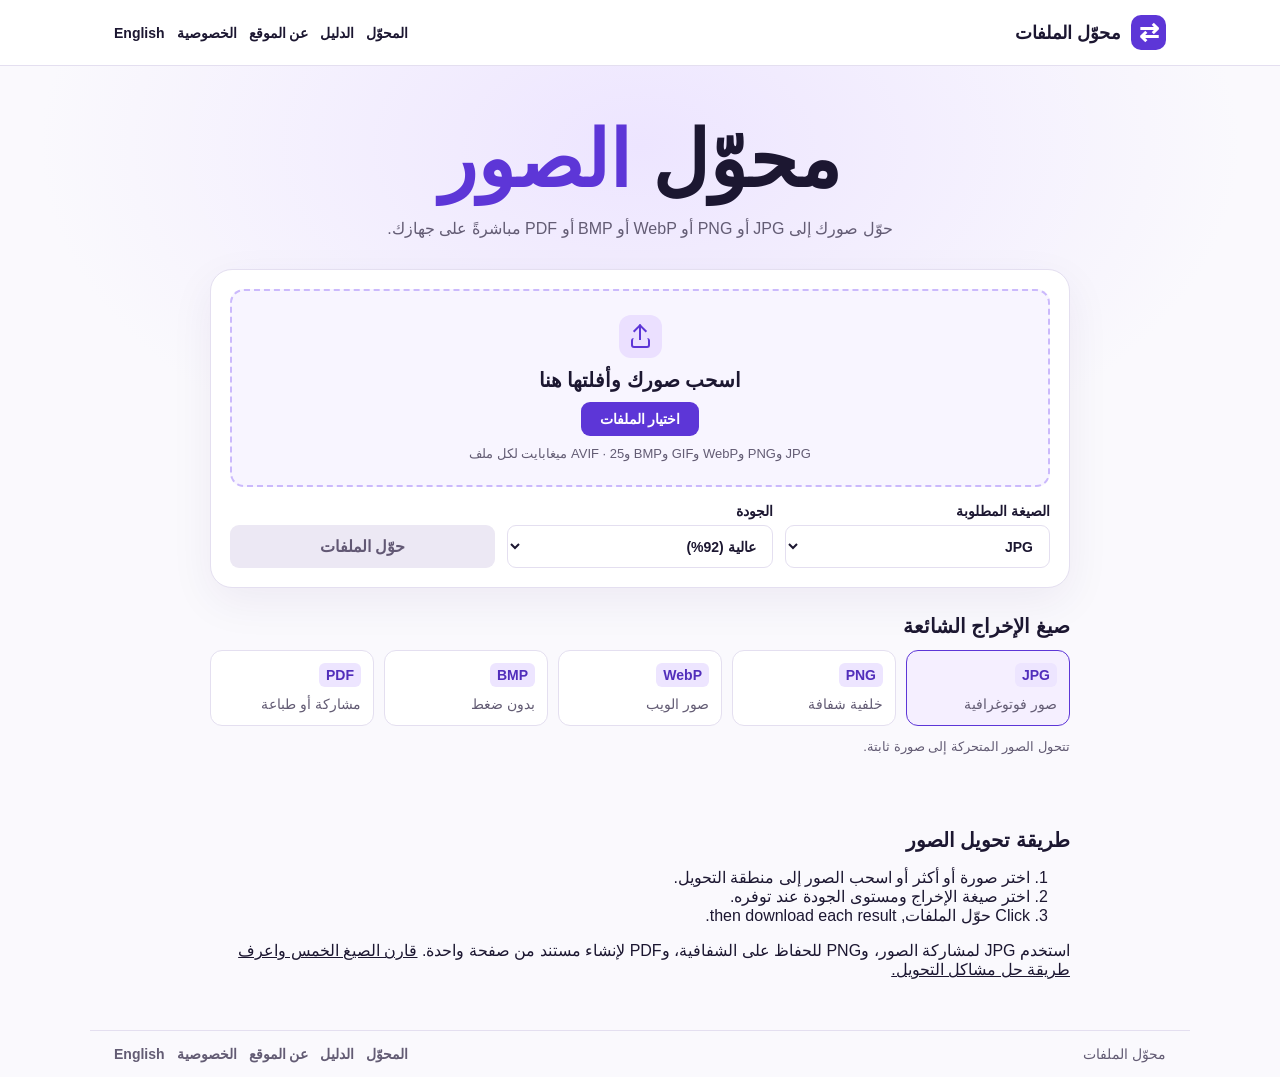
==== ar/index.html @ 90c4c90b "Add Arabic and English support to ar/index.html" ====
<!doctype html>
<html lang="ar" dir="rtl">
<head>
<meta name="google-adsense-account" content="ca-pub-1289110611393600">
<meta charset="utf-8">
<meta name="viewport" content="width=device-width, initial-scale=1">
<meta name="description" content="حوّل الصور إلى JPG أو PNG أو WebP أو BMP أو PDF على جهازك.">
<title>محوّل الصور | File Converter</title>
<link rel="icon" href="[data-uri]">
<link rel="stylesheet" href="/style.css">
<script src="/app.js" defer></script>
<style>footer{display:flex;gap:12px;justify-content:space-between;flex-wrap:wrap}footer nav,.bar nav{gap:12px;flex-wrap:wrap}@media(max-width:480px){.bar{gap:10px;flex-wrap:wrap}.bar nav{width:100%}}</style>
<style>body{font-family:Tahoma,Arial,sans-serif}h1,.brand,h2{letter-spacing:normal}.tiles button{text-align:start}[dir=rtl] select{appearance:auto;background:#fff}</style>
<script src="/locale.js" defer></script>
<link rel="canonical" href="https://fileconverter.5starth.com/ar/">
<link rel="alternate" hreflang="en" href="https://fileconverter.5starth.com/">
<link rel="alternate" hreflang="ar" href="https://fileconverter.5starth.com/ar/">
</head>
<body>
<header><div class="bar"><a class="brand" href="#"><span class="logo" aria-hidden="true">⇄</span>محوّل الملفات</a><nav aria-label="روابط الموقع"><a href="./">المحوّل</a><a href="guide.html">الدليل</a><a href="about.html">عن الموقع</a><a href="privacy.html">الخصوصية</a><a href="/" data-language="en" lang="en" hreflang="en">English</a></nav></div></header>
<main>
<section class="intro" id="converter" aria-labelledby="title">
<h1 id="title">محوّل <em>الصور</em></h1>
<p>حوّل صورك إلى JPG أو PNG أو WebP أو BMP أو PDF مباشرةً على جهازك.</p>
</section>
<section class="panel" aria-label="تحويل الصور">
<label class="drop" id="drop">
<span class="upload" aria-hidden="true"><i></i></span>
<strong>اسحب صورك وأفلتها هنا</strong>
<span class="browse">اختيار الملفات</span>
<small>JPG وPNG وWebP وGIF وBMP وAVIF · 25 ميغابايت لكل ملف</small>
<input type="file" id="files" multiple accept=".jpg,.jpeg,.png,.webp,.gif,.bmp,.avif">
</label>
<ul id="queue" aria-label="الملفات المختارة" hidden></ul>
<div class="controls">
<label class="field">الصيغة المطلوبة<select id="format"><option value="jpg">JPG</option><option value="png">PNG</option><option value="webp">WebP</option><option value="bmp">BMP</option><option value="pdf">PDF</option></select></label>
<label class="field" id="qualityField">الجودة <select id="quality"><option value=".92">عالية (92%)</option><option value=".8">متوازنة (80%)</option><option value=".6">حجم أصغر (60%)</option></select></label>
<button id="convert" disabled>حوّل الملفات</button>
</div>
<p id="message" role="status" hidden></p>
</section>
<section class="formats" id="formats" aria-labelledby="formats-title">
<h2 id="formats-title">صيغ الإخراج الشائعة</h2>
<div class="tiles">
<button data-format="jpg"><b>JPG</b><span>صور فوتوغرافية</span></button>
<button data-format="png"><b>PNG</b><span>خلفية شفافة</span></button>
<button data-format="webp"><b>WebP</b><span>صور الويب</span></button>
<button data-format="bmp"><b>BMP</b><span>بدون ضغط</span></button>
<button data-format="pdf"><b>PDF</b><span>مشاركة أو طباعة</span></button>
</div>
<p class="note">تتحول الصور المتحركة إلى صورة ثابتة.</p>
</section>
<section class="formats" aria-labelledby="help-title">
<h2 id="help-title">طريقة تحويل الصور</h2>
<ol>
<li>اختر صورة أو أكثر أو اسحب الصور إلى منطقة التحويل.</li>
<li>اختر صيغة الإخراج ومستوى الجودة عند توفره.</li>
<li>Click حوّل الملفات, then download each result.</li>
</ol>
<p>استخدم JPG لمشاركة الصور، وPNG للحفاظ على الشفافية، وPDF لإنشاء مستند من صفحة واحدة. <a href="guide.html" style="text-decoration:underline">قارن الصيغ الخمس واعرف طريقة حل مشاكل التحويل.</a></p>
</section>
</main><footer><a href="./">محوّل الملفات</a><nav aria-label="روابط الموقع"><a href="./">المحوّل</a><a href="guide.html">الدليل</a><a href="about.html">عن الموقع</a><a href="privacy.html">الخصوصية</a><a href="/" data-language="en" lang="en" hreflang="en">English</a></nav></footer>
</body></html>
---- style.css ----
:root{font-family:Inter,system-ui,sans-serif;color:#1c1731;background:#faf9fd;--accent:#5d36d7;--border:#e4dff0;--muted:#635c74}
*{box-sizing:border-box}body{margin:0}a{color:inherit;text-decoration:none}button,select{font:inherit}button,select,.drop{cursor:pointer}
:focus-visible,.drop:focus-within{outline:3px solid #8664ec;outline-offset:4px}
header{background:#fff;border-bottom:1px solid var(--border)}.bar{max-width:1100px;margin:auto;display:flex;justify-content:space-between;align-items:center;padding:15px 24px}.brand{display:flex;gap:10px;align-items:center;font-size:18px;font-weight:800;letter-spacing:-.04em}.logo{display:grid;place-items:center;width:35px;height:35px;border-radius:10px;background:#5d36d7;color:white;font-size:24px}nav{display:flex;gap:25px;font-size:14px;font-weight:650}nav a:hover{color:var(--accent)}
main{padding:0 20px;background:radial-gradient(ellipse 600px 360px at 50% 80px,#ede5ff,transparent)}.intro{text-align:center;padding:55px 0 24px;scroll-margin-top:18px}h1{font-size:clamp(44px,8vw,78px);letter-spacing:-.07em;margin:0;line-height:1.02;font-weight:850}em{font-style:normal;color:var(--accent)}.intro p{color:var(--muted);line-height:1.55;margin:16px 0 4px}
.panel,.formats{max-width:860px;margin:auto}.panel{background:#fff;padding:19px;border:1px solid var(--border);border-radius:22px;box-shadow:0 14px 44px #2b175b10}
.drop{position:relative;display:flex;align-items:center;flex-direction:column;gap:10px;padding:24px 12px;background:#f8f5ff;border:2px dashed #cbb9fc;border-radius:14px;text-align:center}.drop:hover,.drop.active{background:#eee5ff;border-color:var(--accent)}.drop input{position:absolute;width:1px;height:1px;opacity:0;pointer-events:none}
.upload{display:grid;place-items:center;position:relative;width:43px;height:43px;border-radius:12px;background:#ebe0ff;color:var(--accent)}.upload i{width:19px;height:10px;border:2px solid;border-top:0;border-radius:3px;transform:translateY(6px)}.upload:before,.upload:after{content:"";position:absolute}.upload:before{width:2px;height:14px;background:currentColor;top:11px}.upload:after{width:8px;height:8px;border-top:2px solid;border-left:2px solid;transform:rotate(45deg);top:11px}
.drop strong{font-size:20px}.browse{background:var(--accent);color:#fff;padding:9px 19px;border-radius:9px;font-size:14px;font-weight:700}.drop small,.note{font-size:13px;color:var(--muted)}
.controls{display:grid;grid-template-columns:1fr 1fr 1fr;align-items:end;gap:12px;margin-top:16px}.field{display:grid;gap:6px;font-size:14px;font-weight:650}.field[hidden]{display:none}select, #convert{width:100%;height:43px;border-radius:9px;padding:0 12px}select{appearance:none;border:1px solid var(--border);color:inherit;background:linear-gradient(45deg,transparent 50%,#635c74 50%) calc(100% - 16px) 50%/5px 5px no-repeat,linear-gradient(135deg,#635c74 50%,transparent 50%) calc(100% - 11px) 50%/5px 5px no-repeat,#fff}#convert{background:var(--accent);color:#fff;border:0;font-weight:750;grid-column:-2/-1}#convert:disabled{background:#ece8f4;color:#625874;cursor:default}
.formats{padding:26px 0 35px}h2{font-size:20px;letter-spacing:-.032em;margin:0 0 12px}.tiles{display:grid;grid-template-columns:repeat(5,1fr);gap:10px}.tiles button{background:white;border:1px solid var(--border);border-radius:12px;text-align:left;padding:12px;color:inherit}.tiles button:hover,.tiles button[aria-pressed=true]{border-color:var(--accent);background:#f5efff}.tiles b{display:table;color:#512ebb;background:#ede5ff;border-radius:6px;padding:4px 7px;margin-bottom:8px;font-size:14px}.tiles span{font-size:14px;color:var(--muted)}footer{max-width:1100px;margin:auto;border-top:1px solid var(--border);padding:15px 24px;color:var(--muted);font-size:14px}
#queue{list-style:none;margin:12px 0 0;padding:0}#queue li{display:flex;align-items:center;gap:10px;padding:9px 2px;border-bottom:1px solid var(--border);font-size:14px}#queue strong{flex:1;overflow-wrap:anywhere}#queue a,#queue button{border:1px solid var(--border);background:#fff;color:#502bbd;padding:5px 8px;border-radius:6px}#queue span,#message{color:var(--muted);font-size:14px}#message{margin-bottom:0}
@media(max-width:590px){.bar{padding-inline:15px}nav{gap:12px}.intro{padding-top:38px}.desktop{display:none}.panel{padding:12px}.controls{grid-template-columns:1fr 1fr}#convert{grid-column:1/-1}.tiles{grid-template-columns:repeat(2,1fr)}#queue li{flex-wrap:wrap}}
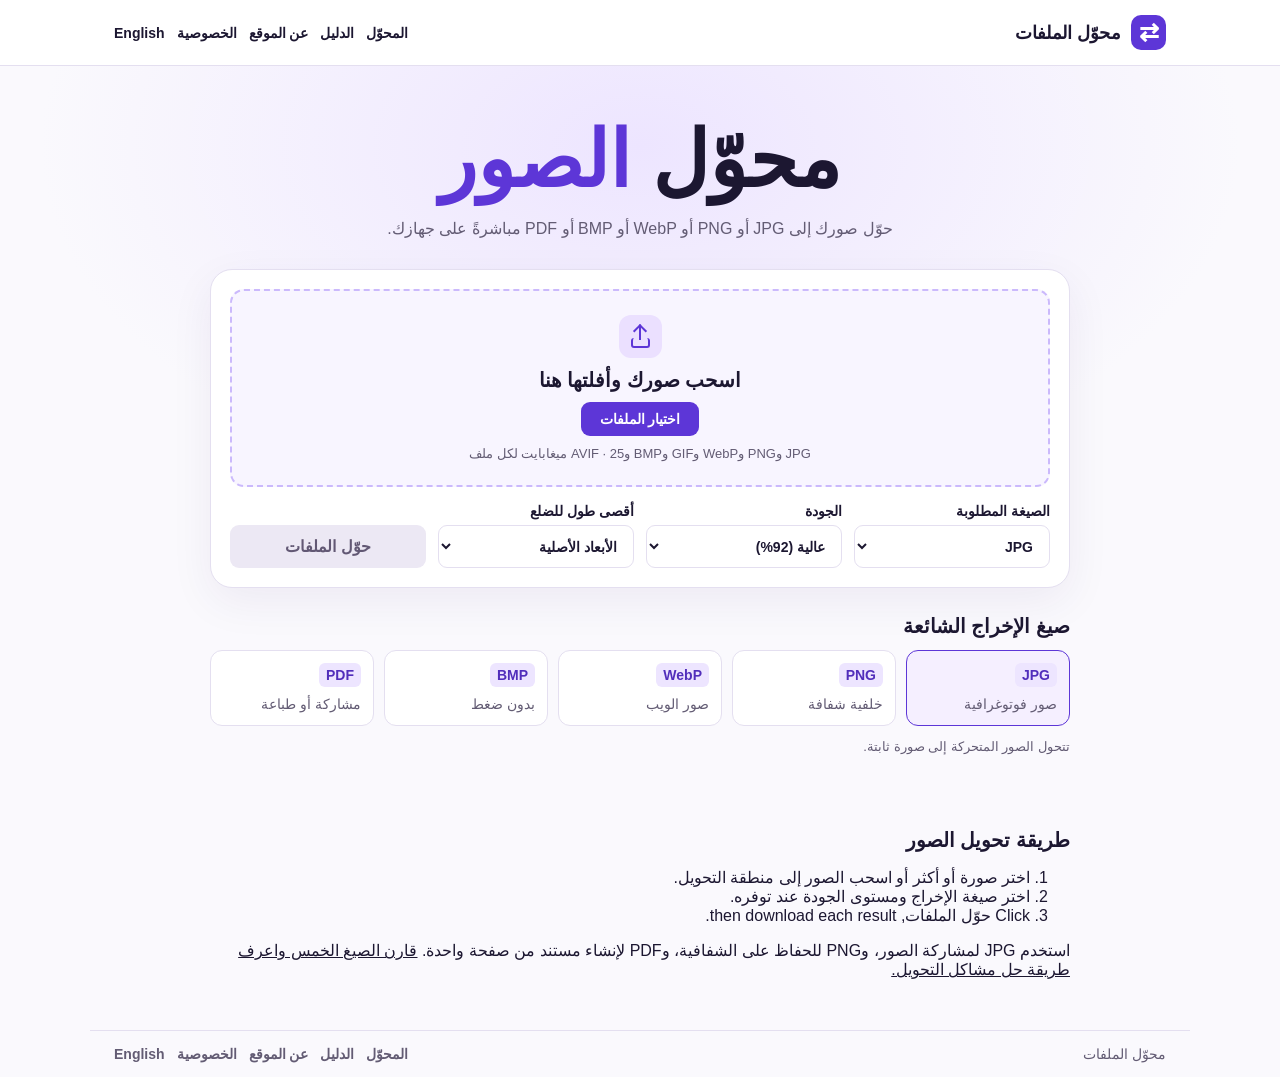
==== commit ed9c8c8a: "Add image resizing and result dimensions" ====
--- a/ar/index.html
+++ b/ar/index.html
@@ -35,6 +35,7 @@
 <div class="controls">
 <label class="field">الصيغة المطلوبة<select id="format"><option value="jpg">JPG</option><option value="png">PNG</option><option value="webp">WebP</option><option value="bmp">BMP</option><option value="pdf">PDF</option></select></label>
 <label class="field" id="qualityField">الجودة <select id="quality"><option value=".92">عالية (92%)</option><option value=".8">متوازنة (80%)</option><option value=".6">حجم أصغر (60%)</option></select></label>
+<label class="field">أقصى طول للضلع<select id="maxSide"><option value="0">الأبعاد الأصلية</option><option value="2048">2048 px</option><option value="1600">1600 px</option><option value="1080">1080 px</option><option value="720">720 px</option></select></label>
 <button id="convert" disabled>حوّل الملفات</button>
 </div>
 <p id="message" role="status" hidden></p>
--- a/style.css
+++ b/style.css
@@ -11,3 +11,7 @@
 .formats{padding:26px 0 35px}h2{font-size:20px;letter-spacing:-.032em;margin:0 0 12px}.tiles{display:grid;grid-template-columns:repeat(5,1fr);gap:10px}.tiles button{background:white;border:1px solid var(--border);border-radius:12px;text-align:left;padding:12px;color:inherit}.tiles button:hover,.tiles button[aria-pressed=true]{border-color:var(--accent);background:#f5efff}.tiles b{display:table;color:#512ebb;background:#ede5ff;border-radius:6px;padding:4px 7px;margin-bottom:8px;font-size:14px}.tiles span{font-size:14px;color:var(--muted)}footer{max-width:1100px;margin:auto;border-top:1px solid var(--border);padding:15px 24px;color:var(--muted);font-size:14px}
 #queue{list-style:none;margin:12px 0 0;padding:0}#queue li{display:flex;align-items:center;gap:10px;padding:9px 2px;border-bottom:1px solid var(--border);font-size:14px}#queue strong{flex:1;overflow-wrap:anywhere}#queue a,#queue button{border:1px solid var(--border);background:#fff;color:#502bbd;padding:5px 8px;border-radius:6px}#queue span,#message{color:var(--muted);font-size:14px}#message{margin-bottom:0}
 @media(max-width:590px){.bar{padding-inline:15px}nav{gap:12px}.intro{padding-top:38px}.desktop{display:none}.panel{padding:12px}.controls{grid-template-columns:1fr 1fr}#convert{grid-column:1/-1}.tiles{grid-template-columns:repeat(2,1fr)}#queue li{flex-wrap:wrap}}
+
+@media(min-width:741px){.controls{grid-template-columns:repeat(4,minmax(0,1fr))}}
+@media(min-width:591px) and (max-width:740px){.controls{grid-template-columns:repeat(2,minmax(0,1fr))}}
+#queue li{flex-wrap:wrap}#queue li strong{min-width:110px}
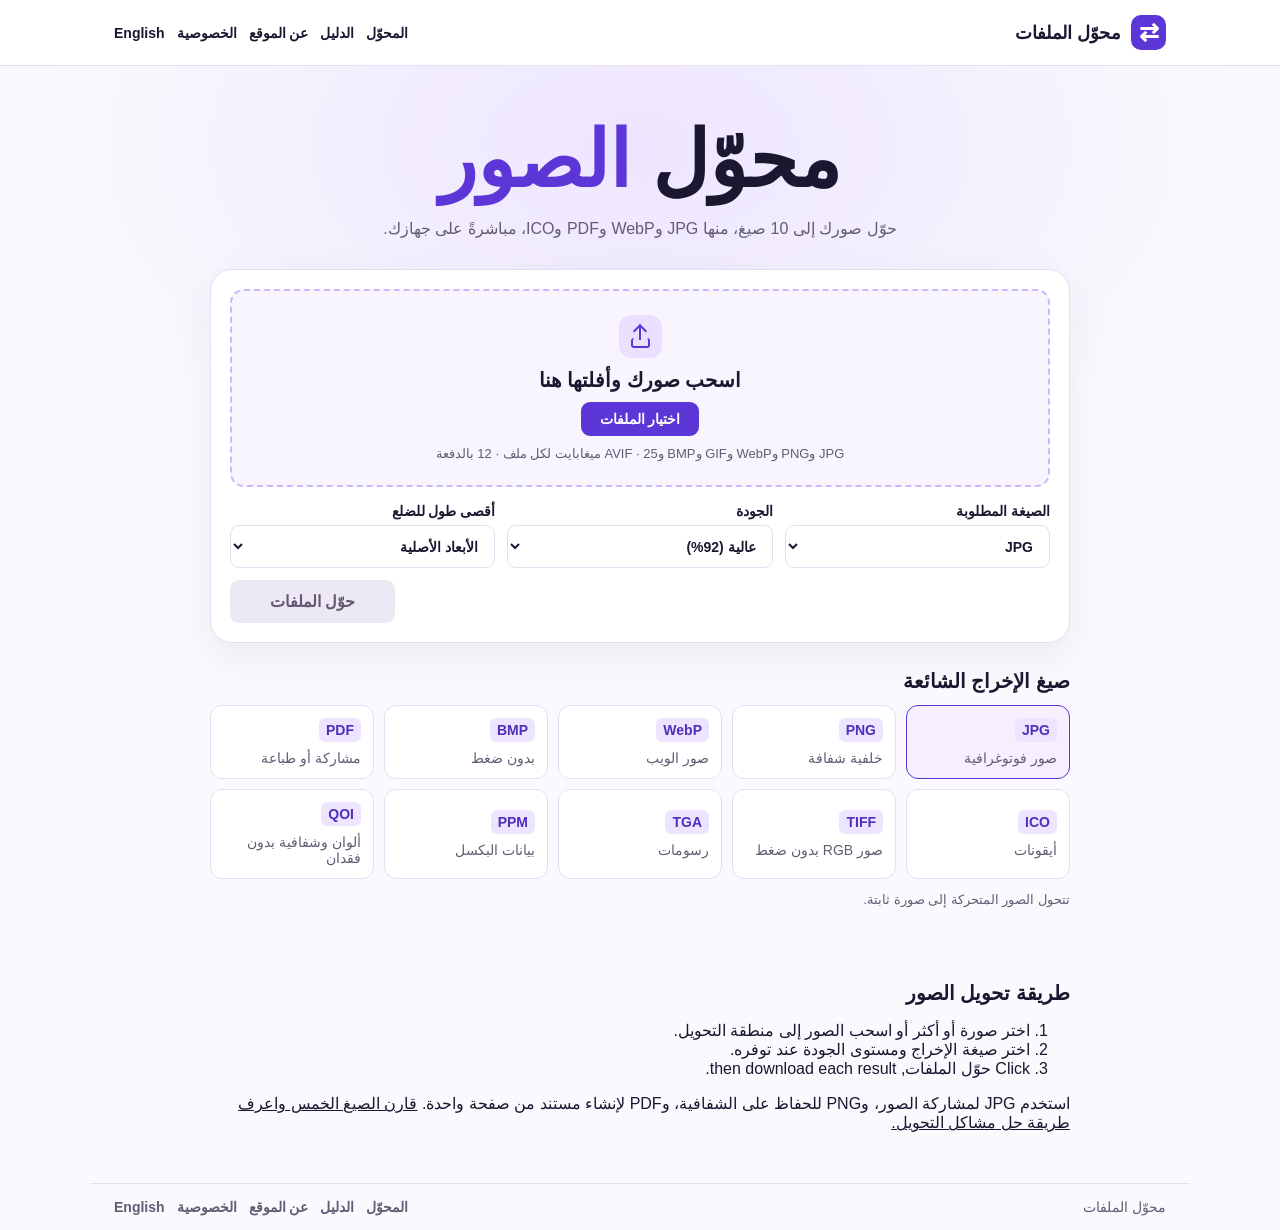
==== commit b3ad39fb: "Expand conversion formats, refine controls, and validate file signatures" ====
--- a/ar/index.html
+++ b/ar/index.html
@@ -3,12 +3,13 @@
 <head>
 <meta name="google-adsense-account" content="ca-pub-1289110611393600">
 <meta charset="utf-8">
+<meta http-equiv="Content-Security-Policy" content="default-src 'none'; script-src 'self'; style-src 'self' 'unsafe-inline'; img-src 'self' data: blob:; base-uri 'none'; form-action 'none'">
 <meta name="viewport" content="width=device-width, initial-scale=1">
 <meta name="description" content="حوّل الصور إلى JPG أو PNG أو WebP أو BMP أو PDF على جهازك.">
 <title>محوّل الصور | File Converter</title>
 <link rel="icon" href="[data-uri]">
-<link rel="stylesheet" href="/style.css">
-<script src="/app.js" defer></script>
+<link rel="stylesheet" href="/style.css?v=2">
+<script src="/app.js?v=2" defer></script>
 <style>footer{display:flex;gap:12px;justify-content:space-between;flex-wrap:wrap}footer nav,.bar nav{gap:12px;flex-wrap:wrap}@media(max-width:480px){.bar{gap:10px;flex-wrap:wrap}.bar nav{width:100%}}</style>
 <style>body{font-family:Tahoma,Arial,sans-serif}h1,.brand,h2{letter-spacing:normal}.tiles button{text-align:start}[dir=rtl] select{appearance:auto;background:#fff}</style>
 <script src="/locale.js" defer></script>
@@ -21,21 +22,23 @@
 <main>
 <section class="intro" id="converter" aria-labelledby="title">
 <h1 id="title">محوّل <em>الصور</em></h1>
-<p>حوّل صورك إلى JPG أو PNG أو WebP أو BMP أو PDF مباشرةً على جهازك.</p>
+<p>حوّل صورك إلى 10 صيغ، منها JPG وWebP وPDF وICO، مباشرةً على جهازك.</p>
 </section>
 <section class="panel" aria-label="تحويل الصور">
 <label class="drop" id="drop">
 <span class="upload" aria-hidden="true"><i></i></span>
 <strong>اسحب صورك وأفلتها هنا</strong>
 <span class="browse">اختيار الملفات</span>
-<small>JPG وPNG وWebP وGIF وBMP وAVIF · 25 ميغابايت لكل ملف</small>
-<input type="file" id="files" multiple accept=".jpg,.jpeg,.png,.webp,.gif,.bmp,.avif">
+<small>JPG وPNG وWebP وGIF وBMP وAVIF · 25 ميغابايت لكل ملف · 12 بالدفعة</small>
+<input type="file" id="files" multiple accept=".jpg,.jpeg,.jfif,.png,.apng,.webp,.gif,.bmp,.dib,.avif">
 </label>
 <ul id="queue" aria-label="الملفات المختارة" hidden></ul>
 <div class="controls">
-<label class="field">الصيغة المطلوبة<select id="format"><option value="jpg">JPG</option><option value="png">PNG</option><option value="webp">WebP</option><option value="bmp">BMP</option><option value="pdf">PDF</option></select></label>
+<label class="field">الصيغة المطلوبة<select id="format"><option value="jpg">JPG</option><option value="png">PNG</option><option value="webp">WebP</option><option value="bmp">BMP</option><option value="pdf">PDF</option><option value="ico">ICO</option><option value="tiff">TIFF</option><option value="tga">TGA</option><option value="ppm">PPM</option><option value="qoi">QOI</option></select></label>
 <label class="field" id="qualityField">الجودة <select id="quality"><option value=".92">عالية (92%)</option><option value=".8">متوازنة (80%)</option><option value=".6">حجم أصغر (60%)</option></select></label>
 <label class="field">أقصى طول للضلع<select id="maxSide"><option value="0">الأبعاد الأصلية</option><option value="2048">2048 px</option><option value="1600">1600 px</option><option value="1080">1080 px</option><option value="720">720 px</option></select></label>
+</div>
+<div class="convert-actions">
 <button id="convert" disabled>حوّل الملفات</button>
 </div>
 <p id="message" role="status" hidden></p>
@@ -48,6 +51,11 @@
 <button data-format="webp"><b>WebP</b><span>صور الويب</span></button>
 <button data-format="bmp"><b>BMP</b><span>بدون ضغط</span></button>
 <button data-format="pdf"><b>PDF</b><span>مشاركة أو طباعة</span></button>
+<button data-format="ico"><b>ICO</b><span>أيقونات</span></button>
+<button data-format="tiff"><b>TIFF</b><span>صور RGB بدون ضغط</span></button>
+<button data-format="tga"><b>TGA</b><span>رسومات</span></button>
+<button data-format="ppm"><b>PPM</b><span>بيانات البكسل</span></button>
+<button data-format="qoi"><b>QOI</b><span>ألوان وشفافية بدون فقدان</span></button>
 </div>
 <p class="note">تتحول الصور المتحركة إلى صورة ثابتة.</p>
 </section>
--- a/style.css
+++ b/style.css
@@ -15,3 +15,14 @@
 @media(min-width:741px){.controls{grid-template-columns:repeat(4,minmax(0,1fr))}}
 @media(min-width:591px) and (max-width:740px){.controls{grid-template-columns:repeat(2,minmax(0,1fr))}}
 #queue li{flex-wrap:wrap}#queue li strong{min-width:110px}
+
+.controls{grid-template-columns:repeat(auto-fit,minmax(140px,1fr))}
+.convert-actions{display:flex;justify-content:flex-end;margin-top:12px}
+.convert-actions #convert{width:auto;min-width:165px}
+#queue .result-actions{display:flex;gap:8px;align-items:center}
+#queue a{background:var(--accent);border-color:var(--accent);color:white;font-weight:650}
+#queue button:hover{background:#f2edff}
+#queue a:hover,.convert-actions #convert:not(:disabled):hover{background:#4e29bd}
+select:disabled,.tiles button:disabled{cursor:default;opacity:.65}
+.tiles span{display:block;overflow-wrap:anywhere}
+@media(max-width:590px){.controls{grid-template-columns:repeat(2,minmax(0,1fr))}.convert-actions #convert{width:100%}}
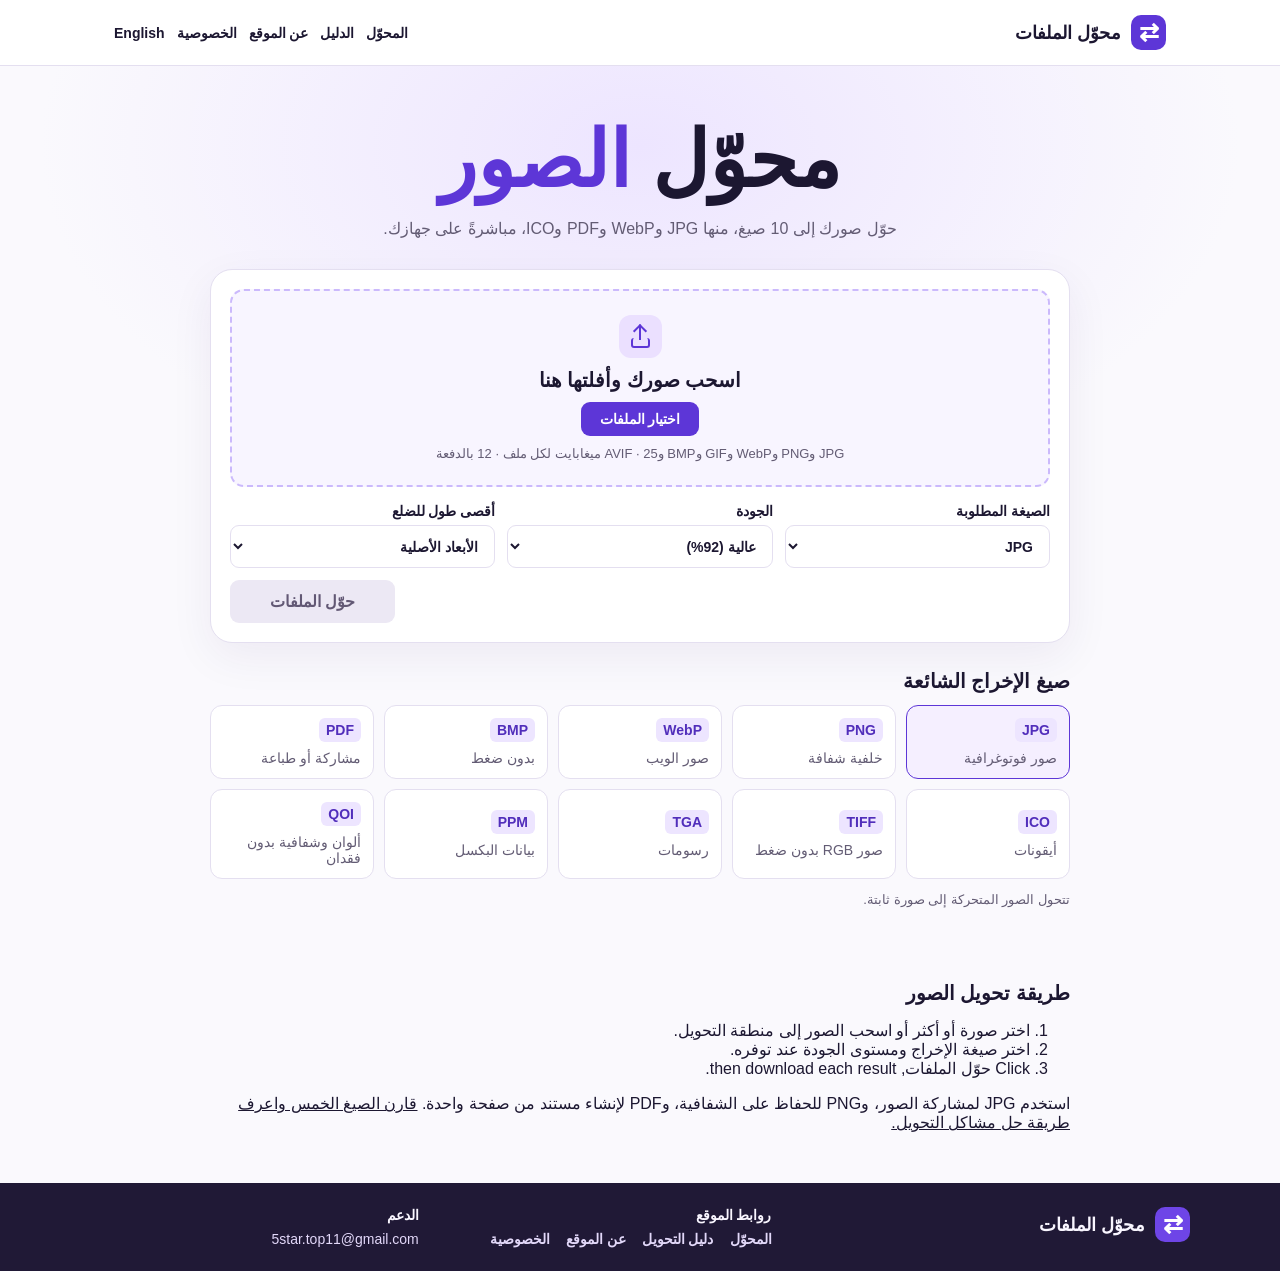
==== commit 4ddb567e: "Redesign footer and use support email" ====
--- a/ar/index.html
+++ b/ar/index.html
@@ -8,8 +8,8 @@
 <meta name="description" content="حوّل الصور إلى JPG أو PNG أو WebP أو BMP أو PDF على جهازك.">
 <title>محوّل الصور | File Converter</title>
 <link rel="icon" href="[data-uri]">
-<link rel="stylesheet" href="/style.css?v=2">
-<script src="/app.js?v=2" defer></script>
+<link rel="stylesheet" href="/style.css?v=4">
+<script src="/app.js?v=3" defer></script>
 <style>footer{display:flex;gap:12px;justify-content:space-between;flex-wrap:wrap}footer nav,.bar nav{gap:12px;flex-wrap:wrap}@media(max-width:480px){.bar{gap:10px;flex-wrap:wrap}.bar nav{width:100%}}</style>
 <style>body{font-family:Tahoma,Arial,sans-serif}h1,.brand,h2{letter-spacing:normal}.tiles button{text-align:start}[dir=rtl] select{appearance:auto;background:#fff}</style>
 <script src="/locale.js" defer></script>
@@ -25,13 +25,17 @@
 <p>حوّل صورك إلى 10 صيغ، منها JPG وWebP وPDF وICO، مباشرةً على جهازك.</p>
 </section>
 <section class="panel" aria-label="تحويل الصور">
-<label class="drop" id="drop">
+<div id="previewArea" class="preview-area">
+<div id="previews" class="preview-grid" hidden></div>
+<label class="drop" id="drop"><span class="drop-empty">
 <span class="upload" aria-hidden="true"><i></i></span>
 <strong>اسحب صورك وأفلتها هنا</strong>
 <span class="browse">اختيار الملفات</span>
 <small>JPG وPNG وWebP وGIF وBMP وAVIF · 25 ميغابايت لكل ملف · 12 بالدفعة</small>
+</span><span class="browse add-more">إضافة صور</span>
 <input type="file" id="files" multiple accept=".jpg,.jpeg,.jfif,.png,.apng,.webp,.gif,.bmp,.dib,.avif">
 </label>
+</div>
 <ul id="queue" aria-label="الملفات المختارة" hidden></ul>
 <div class="controls">
 <label class="field">الصيغة المطلوبة<select id="format"><option value="jpg">JPG</option><option value="png">PNG</option><option value="webp">WebP</option><option value="bmp">BMP</option><option value="pdf">PDF</option><option value="ico">ICO</option><option value="tiff">TIFF</option><option value="tga">TGA</option><option value="ppm">PPM</option><option value="qoi">QOI</option></select></label>
@@ -40,6 +44,7 @@
 </div>
 <div class="convert-actions">
 <button id="convert" disabled>حوّل الملفات</button>
+<a id="downloadResult" class="primary-download" hidden></a>
 </div>
 <p id="message" role="status" hidden></p>
 </section>
@@ -68,5 +73,11 @@
 </ol>
 <p>استخدم JPG لمشاركة الصور، وPNG للحفاظ على الشفافية، وPDF لإنشاء مستند من صفحة واحدة. <a href="guide.html" style="text-decoration:underline">قارن الصيغ الخمس واعرف طريقة حل مشاكل التحويل.</a></p>
 </section>
-</main><footer><a href="./">محوّل الملفات</a><nav aria-label="روابط الموقع"><a href="./">المحوّل</a><a href="guide.html">الدليل</a><a href="about.html">عن الموقع</a><a href="privacy.html">الخصوصية</a><a href="/" data-language="en" lang="en" hreflang="en">English</a></nav></footer>
+</main><footer class="site-footer">
+<div class="site-footer-inner">
+<div class="site-footer-brand"><a class="brand" href="./"><span class="logo" aria-hidden="true">⇄</span>محوّل الملفات</a></div>
+<div><h2>روابط الموقع</h2><nav aria-label="روابط الموقع"><a href="./">المحوّل</a><a href="guide.html">دليل التحويل</a><a href="about.html">عن الموقع</a><a href="privacy.html">الخصوصية</a></nav></div>
+<div class="site-footer-contact"><h2>الدعم</h2><a href="mailto:5star.top11@gmail.com" dir="ltr">5star.top11@gmail.com</a></div>
+</div>
+</footer>
 </body></html>
--- a/style.css
+++ b/style.css
@@ -26,3 +26,32 @@
 select:disabled,.tiles button:disabled{cursor:default;opacity:.65}
 .tiles span{display:block;overflow-wrap:anywhere}
 @media(max-width:590px){.controls{grid-template-columns:repeat(2,minmax(0,1fr))}.convert-actions #convert{width:100%}}
+
+.drop-empty{display:flex;align-items:center;flex-direction:column;gap:10px}
+.add-more{display:none}
+.preview-area.has-images{background:#f8f5ff;border:1px solid var(--border);border-radius:14px;padding:10px}
+.preview-area.has-images .drop{border:0;background:none;padding:8px 0 0}
+.preview-area.has-images .drop-empty{display:none}
+.preview-area.has-images .add-more{display:inline-block}
+.preview-area.has-images.active{border-color:var(--accent)}
+.preview-grid{display:grid;grid-template-columns:repeat(auto-fit,minmax(min(100%,125px),1fr));gap:8px}
+.preview-grid[hidden],.convert-actions [hidden]{display:none}
+.preview-grid figure{margin:0;min-width:0;background:#fff;border:1px solid var(--border);border-radius:10px;overflow:hidden}
+.preview-grid img,.preview-placeholder{display:grid;place-items:center;width:100%;height:130px;object-fit:contain;background:#f0ebfa;color:var(--muted);text-align:center;font-size:13px}
+.preview-grid:has(figure:only-child) img,.preview-grid:has(figure:only-child) .preview-placeholder{height:clamp(140px,43vw,230px)}
+.preview-grid figcaption{padding:5px 9px;overflow:hidden;text-overflow:ellipsis;white-space:nowrap;font-size:13px}
+.primary-download{min-width:165px;background:var(--accent);color:#fff;border-radius:9px;padding:0 12px;min-height:43px;display:grid;place-items:center;font-weight:750}
+.primary-download:hover{background:#4e29bd}
+@media(max-width:590px){.primary-download{width:100%}}
+
+.site-footer{display:block;max-width:none;background:#201936;color:#f9f6ff;border:0;margin:0;padding:0 24px;font-size:14px}
+.site-footer-inner{max-width:1100px;margin:auto;display:grid;grid-template-columns:1.2fr 1fr 1fr;gap:24px;padding:24px 0;align-items:start}
+.site-footer .brand{color:inherit}
+.site-footer .logo{flex:none;background:#6e45e7}
+.site-footer nav{display:flex;flex-wrap:wrap;gap:8px 16px;margin-top:8px}
+.site-footer h2{font-size:14px;letter-spacing:normal;margin:0 0 8px}
+.site-footer nav a,.site-footer-contact a{color:#e2d8f9;overflow-wrap:anywhere}
+.site-footer a:hover{color:white;text-decoration:underline}
+.site-footer a:focus-visible{outline-color:#e2d8f9}
+@media(max-width:680px){.site-footer-inner{grid-template-columns:1fr 1fr;gap:16px;padding:18px 0}.site-footer-brand{grid-column:1/-1}}
+@media(max-width:360px){.site-footer-inner{grid-template-columns:1fr}.site-footer-brand{grid-column:auto}}
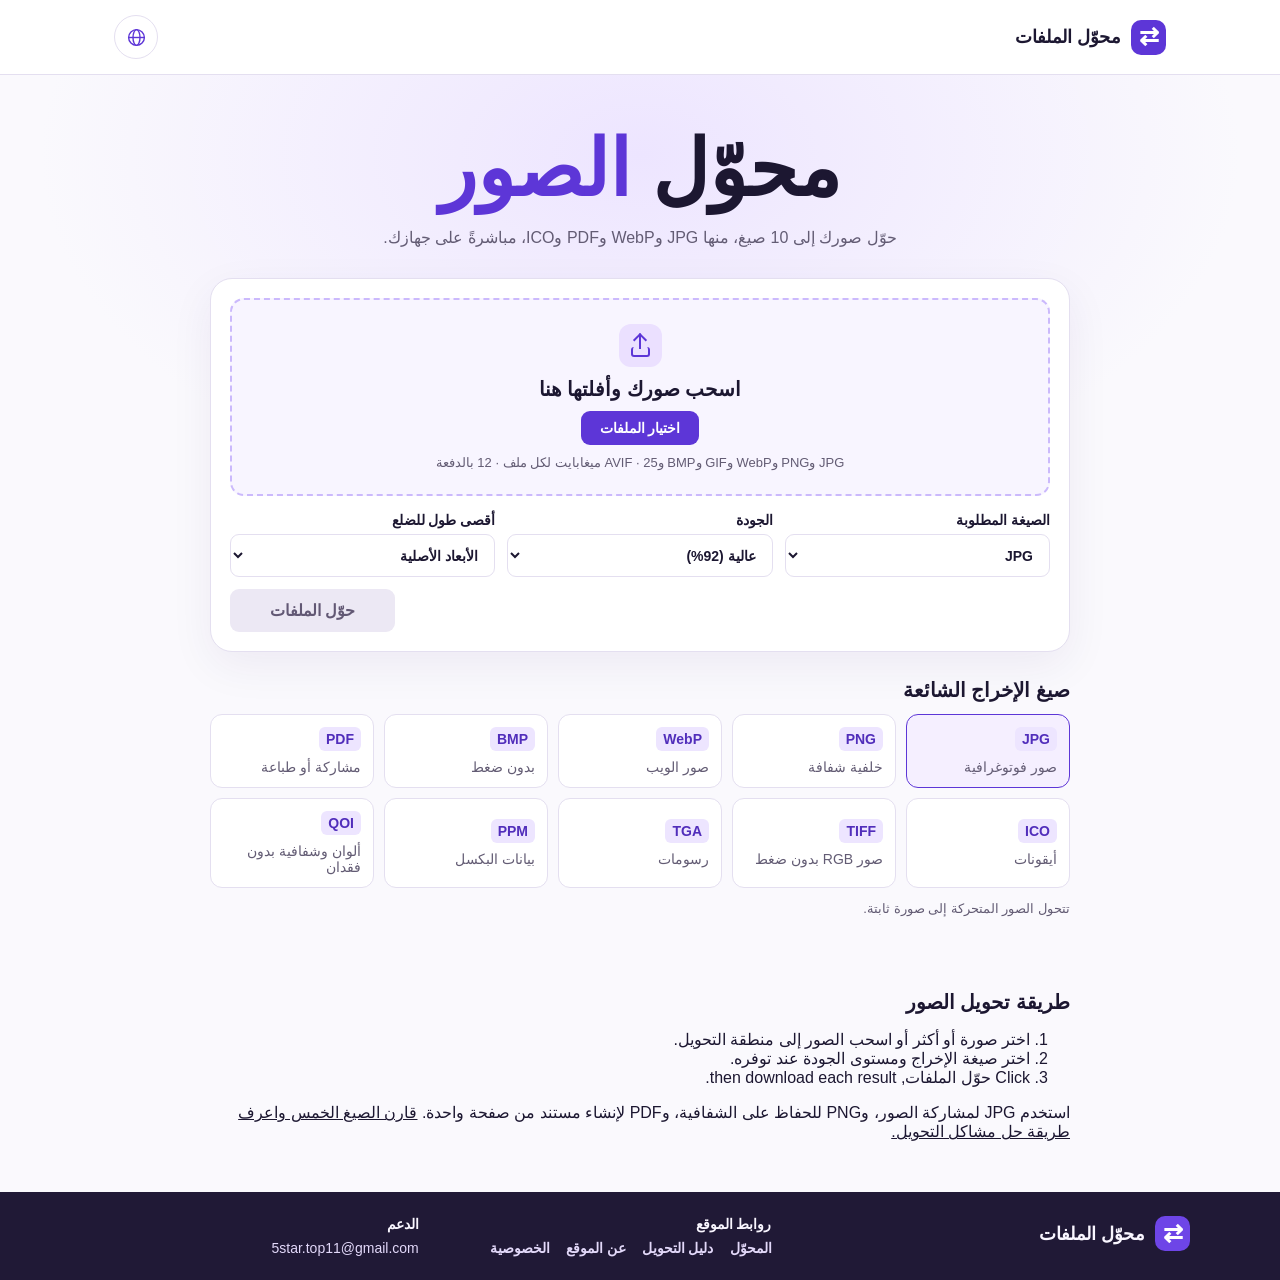
==== commit 5ae1ea28: "Simplify header to brand and language icon" ====
--- a/ar/index.html
+++ b/ar/index.html
@@ -8,7 +8,7 @@
 <meta name="description" content="حوّل الصور إلى JPG أو PNG أو WebP أو BMP أو PDF على جهازك.">
 <title>محوّل الصور | File Converter</title>
 <link rel="icon" href="[data-uri]">
-<link rel="stylesheet" href="/style.css?v=4">
+<link rel="stylesheet" href="/style.css?v=5">
 <script src="/app.js?v=3" defer></script>
 <style>footer{display:flex;gap:12px;justify-content:space-between;flex-wrap:wrap}footer nav,.bar nav{gap:12px;flex-wrap:wrap}@media(max-width:480px){.bar{gap:10px;flex-wrap:wrap}.bar nav{width:100%}}</style>
 <style>body{font-family:Tahoma,Arial,sans-serif}h1,.brand,h2{letter-spacing:normal}.tiles button{text-align:start}[dir=rtl] select{appearance:auto;background:#fff}</style>
@@ -18,7 +18,7 @@
 <link rel="alternate" hreflang="ar" href="https://fileconverter.5starth.com/ar/">
 </head>
 <body>
-<header><div class="bar"><a class="brand" href="#"><span class="logo" aria-hidden="true">⇄</span>محوّل الملفات</a><nav aria-label="روابط الموقع"><a href="./">المحوّل</a><a href="guide.html">الدليل</a><a href="about.html">عن الموقع</a><a href="privacy.html">الخصوصية</a><a href="/" data-language="en" lang="en" hreflang="en">English</a></nav></div></header>
+<header><div class="bar"><a class="brand" href="#"><span class="logo" aria-hidden="true">⇄</span>محوّل الملفات</a><a class="language-switch" aria-label="التبديل إلى الإنكليزية" title="التبديل إلى الإنكليزية" href="/" data-language="en" lang="en" hreflang="en"><svg aria-hidden="true" width="21" height="21" viewBox="0 0 24 24" fill="none" stroke="currentColor" stroke-width="1.6"><circle cx="12" cy="12" r="9"/><ellipse cx="12" cy="12" rx="4" ry="9"/><path d="M3 12h18"/></svg></a></div></header>
 <main>
 <section class="intro" id="converter" aria-labelledby="title">
 <h1 id="title">محوّل <em>الصور</em></h1>
--- a/style.css
+++ b/style.css
@@ -55,3 +55,8 @@
 .site-footer a:focus-visible{outline-color:#e2d8f9}
 @media(max-width:680px){.site-footer-inner{grid-template-columns:1fr 1fr;gap:16px;padding:18px 0}.site-footer-brand{grid-column:1/-1}}
 @media(max-width:360px){.site-footer-inner{grid-template-columns:1fr}.site-footer-brand{grid-column:auto}}
+
+header .bar{flex-wrap:nowrap;gap:12px}
+.language-switch{display:grid;place-items:center;flex:0 0 44px;height:44px;border:1px solid var(--border);border-radius:50%;color:var(--accent)}
+.language-switch:hover{background:#f2edff;border-color:var(--accent)}
+header .brand .logo{flex:none}
